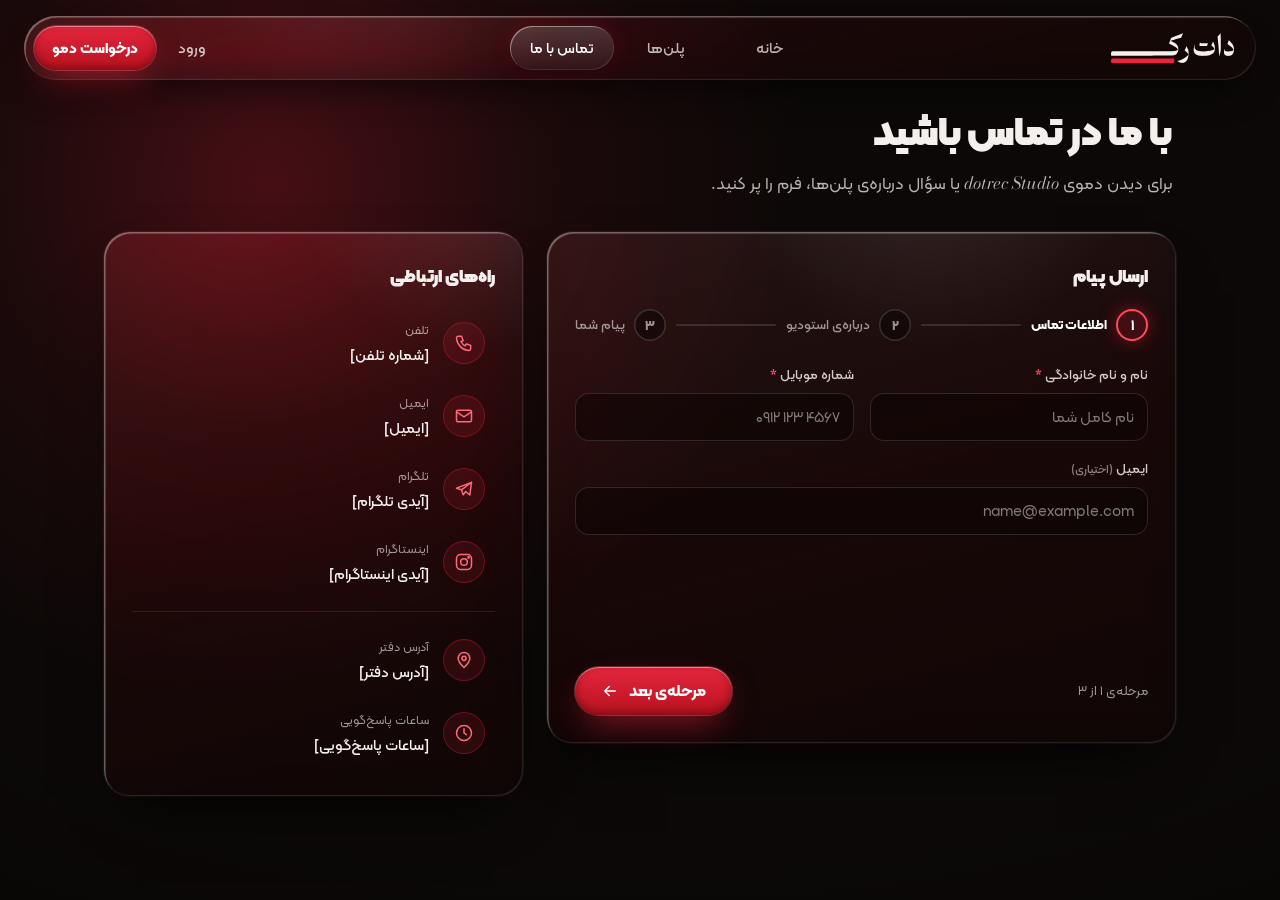
==== contact.html @ 111e2e38 "Static multi-page site from the dotrec Studio design Converts the design export into plain HTML, CSS" ====
<!doctype html>
<html lang="fa" dir="rtl">
<head>
<meta charset="utf-8">
<meta name="viewport" content="width=device-width, initial-scale=1">
<title>dotrec Studio — تماس با ما</title>
<meta name="description" content="برای دیدن دموی dotrec Studio یا سؤال درباره‌ی پلن‌ها با ما در تماس باشید.">
<meta name="theme-color" content="#0B0807">
<link rel="icon" href="assets/logo/favicon.svg" type="image/svg+xml">
<link rel="preconnect" href="https://fonts.googleapis.com">
<link rel="preconnect" href="https://fonts.gstatic.com" crossorigin>
<link rel="stylesheet" href="https://fonts.googleapis.com/css2?family=Bodoni+Moda:ital,opsz,wght@0,6..96,400..800;1,6..96,400..800&amp;display=swap">
<link rel="stylesheet" href="css/base.css">
<link rel="stylesheet" href="css/contact.css">
<script src="js/main.js" defer></script>
<script src="js/contact.js" defer></script>
</head>
<body>
<div class="page is-intro">

<svg class="svg-defs" width="0" height="0" aria-hidden="true" focusable="false">
<defs>
<filter id="lg-pill" x="0" y="0" width="1" height="1" color-interpolation-filters="sRGB"><feImage href="assets/glass/lg-pill.png" x="0" y="0" width="100%" height="100%" preserveAspectRatio="none" result="map"></feImage><feDisplacementMap in="SourceGraphic" in2="map" scale="30" xChannelSelector="R" yChannelSelector="G"></feDisplacementMap></filter>
<filter id="lg-btn" x="0" y="0" width="1" height="1" color-interpolation-filters="sRGB"><feImage href="assets/glass/lg-btn.png" x="0" y="0" width="100%" height="100%" preserveAspectRatio="none" result="map"></feImage><feDisplacementMap in="SourceGraphic" in2="map" scale="24" xChannelSelector="R" yChannelSelector="G"></feDisplacementMap></filter>
<filter id="lg-panel" x="0" y="0" width="1" height="1" color-interpolation-filters="sRGB"><feImage href="assets/glass/lg-panel.png" x="0" y="0" width="100%" height="100%" preserveAspectRatio="none" result="map"></feImage><feDisplacementMap in="SourceGraphic" in2="map" scale="40" xChannelSelector="R" yChannelSelector="G"></feDisplacementMap></filter>
</defs>
</svg>

<span class="ambient" aria-hidden="true"></span>

<header class="nav-wrap">
<nav class="lg nav" aria-label="ناوبری اصلی">
<span class="lg-fx is-pill"></span><span class="lg-tint"></span><span class="lg-spec"></span><span class="lg-shine"></span>
<a class="brand lg-c" href="index.html" aria-label="dotrec Studio، خانه"><svg class="fa-logo" viewBox="0 0 1482 361" width="123" height="30" aria-hidden="true" focusable="false" style="--dl: .2s"><defs><clipPath id="fal-nav"><rect class="fa-wipe" x="-20" y="-60" width="1540" height="481"></rect></clipPath></defs><path clip-path="url(#fal-nav)" fill="#F5F0ED" d="M847 359C838 358 801 341 800 339C800 339 801 338 803 337C843 328 893 302 919 277C932 263 934 256 927 246C922 239 907 224 890 210L887 207L890 201C895 193 902 179 906 169C908 164 910 160 910 160C911 160 922 182 926 192C934 212 935 221 935 244C935 275 931 296 920 318C905 349 876 366 847 359ZM1301 250C1300 215 1296 164 1290 104C1288 78 1284 47 1283 46C1283 46 1287 42 1291 37C1300 26 1306 18 1313 8C1318 0 1320 -2 1320 1C1320 2 1321 21 1322 43C1323 67 1323 104 1323 138C1324 211 1323 219 1310 258C1307 268 1304 277 1304 278C1304 278 1303 279 1303 279C1302 279 1301 273 1301 250ZM1085 275C1083 275 1077 275 1072 274C1020 268 996 245 996 203C996 185 999 168 1005 149C1008 140 1009 137 1010 137C1012 137 1012 137 1012 140C1011 141 1010 146 1009 150C1009 154 1008 163 1008 169C1008 180 1008 181 1010 186C1023 212 1060 223 1126 222C1180 220 1219 213 1239 200C1247 195 1248 193 1244 186C1242 181 1220 158 1212 151L1208 148L1210 145C1213 141 1219 128 1225 114C1228 108 1230 104 1231 104C1234 104 1248 142 1250 157C1255 184 1253 209 1244 227C1231 253 1201 268 1153 274C1141 275 1093 276 1085 275ZM1391 275C1364 269 1356 247 1363 200C1364 196 1364 193 1364 193C1364 192 1365 192 1365 192C1366 192 1367 194 1367 198C1369 211 1373 216 1384 220C1393 222 1430 222 1444 220C1465 216 1478 209 1476 202C1473 189 1443 158 1412 138C1408 135 1403 133 1403 132C1403 132 1406 125 1409 116C1412 107 1416 97 1417 93C1417 90 1419 87 1419 87C1422 87 1451 117 1458 127C1472 147 1481 169 1482 192C1483 227 1474 252 1454 265C1440 274 1410 278 1391 275ZM8 273C2 272 -1 265 0 250C1 235 5 226 10 222C12 221 70 220 380 220C781 219 754 220 779 214C795 210 806 204 806 198C806 186 760 155 709 133C703 131 698 129 698 129C698 128 699 126 701 122C704 114 716 82 719 72C722 63 724 61 730 58C734 55 863 4 866 3C867 3 868 3 868 3C868 4 865 11 860 20C856 28 851 40 849 45C847 53 845 55 844 56C829 59 720 92 719 93C719 93 726 97 734 101C753 110 767 119 777 126C786 133 799 146 802 152C810 165 813 184 811 203C809 225 804 237 792 249C780 261 766 267 740 272C731 273 700 273 370 274C172 274 9 274 8 273ZM1078 157C1070 155 1065 151 1065 144C1065 141 1072 115 1073 115C1073 115 1074 116 1075 118C1078 124 1081 124 1110 124C1123 124 1142 124 1151 123C1160 123 1168 122 1168 122C1168 122 1166 126 1165 131C1163 136 1160 143 1159 147C1156 156 1159 156 1130 157C1105 158 1084 158 1078 157Z"></path><path class="fa-r" fill="#EE223B" d="M8 360C2 359 -1 352 0 337C1 321 5 312 11 309C14 307 47 307 390 307L766 307L765 311C765 314 763 326 761 338L757 360L383 361C178 361 9 361 8 360Z"></path></svg></a>
<div class="nav-links lg-c">
<span class="nav-lens" aria-hidden="true" style="transform: translateX(-208px)"></span>
<a class="nav-link" href="index.html">خانه</a>
<a class="nav-link" href="plans.html">پلن‌ها</a>
<a class="nav-link" href="contact.html" aria-current="page">تماس با ما</a>
</div>
<div class="nav-actions lg-c">
<a class="nav-login" href="#login">ورود</a>
<a class="btn-red btn-sm" href="contact.html">درخواست دمو</a>
<button class="nav-menu" type="button" aria-label="باز کردن منو" aria-expanded="false" aria-controls="menu-sheet">
<svg width="20" height="20" viewBox="0 0 24 24" fill="none" stroke="currentColor" stroke-width="1.8" stroke-linecap="round" aria-hidden="true"><path d="M4 7h16M4 12h16M4 17h10"></path></svg>
</button>
</div>
</nav>
</header>

<div class="lg sheet" id="menu-sheet" hidden>
<span class="lg-fx is-panel"></span><span class="lg-tint"></span><span class="lg-shine"></span>
<a class="sheet-link lg-c" href="index.html">خانه</a>
<a class="sheet-link lg-c" href="plans.html">پلن‌ها</a>
<a class="sheet-link lg-c" href="contact.html" aria-current="page">تماس با ما</a>
<a class="sheet-link lg-c" href="#login">ورود به پنل</a>
</div>

<main class="c-main">
<div class="c-head">
<h1 class="c-h1 rise" style="--d: .1s">با ما در تماس باشید</h1>
<p class="c-sub rise" style="--d: .18s">برای دیدن دموی <bdi class="bodoni">dotrec Studio</bdi> یا سؤال درباره‌ی پلن‌ها، فرم را پر کنید.</p>
</div>

<div class="c-grid">
<section class="lg panel rise" aria-labelledby="form-title" style="--d: .26s">
<span class="lg-fx"></span><span class="lg-tint"></span><span class="lg-spec"></span><span class="lg-shine"></span>
<form id="contact-form" class="lg-c">
<h2 id="form-title" class="p-title">ارسال پیام</h2>
<div class="stepper" aria-label="مراحل فرم">
<div class="st current" aria-current="step"><span class="st-dot"><span class="st-num">۱</span><svg class="st-ck" viewBox="0 0 24 24" fill="none" stroke="currentColor" stroke-width="2.6" stroke-linecap="round" stroke-linejoin="round" aria-hidden="true"><path d="M5 12.5l4.5 4.5L19 7.5"></path></svg></span><span class="st-lbl">اطلاعات تماس</span></div>
<span class="st-bar" aria-hidden="true"><span class="st-fill"></span></span>
<div class="st"><span class="st-dot"><span class="st-num">۲</span><svg class="st-ck" viewBox="0 0 24 24" fill="none" stroke="currentColor" stroke-width="2.6" stroke-linecap="round" stroke-linejoin="round" aria-hidden="true"><path d="M5 12.5l4.5 4.5L19 7.5"></path></svg></span><span class="st-lbl">درباره‌ی استودیو</span></div>
<span class="st-bar" aria-hidden="true"><span class="st-fill"></span></span>
<div class="st"><span class="st-dot"><span class="st-num">۳</span><svg class="st-ck" viewBox="0 0 24 24" fill="none" stroke="currentColor" stroke-width="2.6" stroke-linecap="round" stroke-linejoin="round" aria-hidden="true"><path d="M5 12.5l4.5 4.5L19 7.5"></path></svg></span><span class="st-lbl">پیام شما</span></div>
</div>

<div class="steps">
<fieldset class="step">
<legend class="sr">اطلاعات تماس</legend>
<div class="f-grid">
<div class="field"><label for="f-name">نام و نام خانوادگی <span class="req">*</span></label><input class="inp" id="f-name" name="name" type="text" autocomplete="name" required placeholder="نام کامل شما"></div>
<div class="field"><label for="f-phone">شماره موبایل <span class="req">*</span></label><input class="inp ltr" id="f-phone" name="phone" type="tel" inputmode="tel" autocomplete="tel" required pattern="[0-9۰-۹+ ]{10,15}" placeholder="۰۹۱۲ ۱۲۳ ۴۵۶۷"></div>
<div class="field full"><label for="f-email">ایمیل <span class="opt">(اختیاری)</span></label><input class="inp ltr" id="f-email" name="email" type="email" autocomplete="email" placeholder="name@example.com"></div>
</div>
</fieldset>

<fieldset class="step" hidden>
<legend class="sr">درباره‌ی استودیو</legend>
<div class="f-grid">
<div class="field"><label for="f-studio">نام استودیو</label><input class="inp" id="f-studio" name="studio" type="text" autocomplete="organization" placeholder="نام استودیو یا برند"></div>
<div class="field"><label for="f-city">شهر</label><input class="inp" id="f-city" name="city" type="text" autocomplete="address-level2" placeholder="مثلاً مشهد"></div>
<div class="field full"><span id="lbl-team" class="f-lbl">اندازه‌ی تیم</span>
<div class="chips" role="radiogroup" aria-labelledby="lbl-team">
<label class="chip"><input type="radio" name="team" value="solo"><span>تک‌نفره</span></label>
<label class="chip"><input type="radio" name="team" value="2-5"><span>۲ تا ۵ نفر</span></label>
<label class="chip"><input type="radio" name="team" value="6-15"><span>۶ تا ۱۵ نفر</span></label>
<label class="chip"><input type="radio" name="team" value="15+"><span>بیش از ۱۵ نفر</span></label>
</div></div>
<div class="field full"><label for="f-topic">موضوع</label><select class="inp" id="f-topic" name="topic"><option>درخواست دمو</option><option>سؤال درباره‌ی پلن‌ها</option><option>پشتیبانی</option><option>همکاری</option><option>سایر</option></select><svg class="chev" viewBox="0 0 24 24" fill="none" stroke="currentColor" stroke-width="1.8" stroke-linecap="round" stroke-linejoin="round" aria-hidden="true"><path d="M6 9l6 6 6-6"></path></svg></div>
</div>
</fieldset>

<fieldset class="step" hidden>
<legend class="sr">پیام شما</legend>
<div class="f-grid">
<div class="field full"><label for="f-msg">پیام</label><textarea class="inp" id="f-msg" name="message" rows="5" placeholder="درباره‌ی استودیو و نیازتان کمی بنویسید"></textarea></div>
<div class="field full"><span id="lbl-way" class="f-lbl">ترجیح می‌دهید چطور با شما تماس بگیریم؟</span>
<div class="chips" role="radiogroup" aria-labelledby="lbl-way">
<label class="chip"><input type="radio" name="via" value="call"><span>تماس تلفنی</span></label>
<label class="chip"><input type="radio" name="via" value="sms"><span>پیامک</span></label>
<label class="chip"><input type="radio" name="via" value="email"><span>ایمیل</span></label>
</div></div>
</div>
</fieldset>
</div>

<div class="f-foot">
<span class="f-hint">مرحله‌ی <span class="f-step">۱</span> از ۳</span>
<div class="f-btns">
<button class="lg btn-glass" type="button" data-action="back" hidden><span class="lg-fx is-btn"></span><span class="lg-tint"></span><span class="lg-shine"></span><svg class="lg-c" width="18" height="18" viewBox="0 0 24 24" fill="none" stroke="currentColor" stroke-width="1.8" stroke-linecap="round" stroke-linejoin="round" aria-hidden="true"><path d="M5 12h14M13 6l6 6-6 6"></path></svg><span class="lg-c">قبلی</span></button>
<button class="btn-red" type="button" data-action="next"><span>مرحله‌ی بعد</span><svg width="18" height="18" viewBox="0 0 24 24" fill="none" stroke="currentColor" stroke-width="2" stroke-linecap="round" stroke-linejoin="round" aria-hidden="true"><path d="M19 12H5M11 6l-6 6 6 6"></path></svg></button>
<button class="btn-red" type="submit" hidden><span>ارسال پیام</span></button>
</div>
</div>
</form>

<div id="contact-sent" class="sent lg-c" role="status" hidden>
<span class="sent-ic"><svg width="30" height="30" viewBox="0 0 24 24" fill="none" stroke="currentColor" stroke-width="2.4" stroke-linecap="round" stroke-linejoin="round" aria-hidden="true"><path d="M5 12.5l4.5 4.5L19 7.5"></path></svg></span>
<h2>پیام شما ثبت شد</h2>
<p>به‌زودی با شما تماس می‌گیریم.</p>
<button class="lg btn-glass" type="button" data-action="reset"><span class="lg-fx is-btn"></span><span class="lg-tint"></span><span class="lg-shine"></span><span class="lg-c">ارسال پیام دیگر</span></button>
</div>
</section>

<aside class="lg panel rise" aria-labelledby="info-title" style="--d: .34s">
<span class="lg-fx"></span><span class="lg-tint"></span><span class="lg-spec"></span><span class="lg-shine"></span>
<div class="lg-c">
<h2 id="info-title" class="p-title">راه‌های ارتباطی</h2>
<ul class="i-list">
<li><a class="i-row" href="#tel"><span class="i-ic"><svg width="20" height="20" viewBox="0 0 24 24" fill="none" stroke="currentColor" stroke-width="1.8" stroke-linecap="round" stroke-linejoin="round" aria-hidden="true"><path d="M5 4h4l2 5-2.5 1.5a11 11 0 0 0 5 5L15 13l5 2v4a2 2 0 0 1-2 2A16 16 0 0 1 3 6a2 2 0 0 1 2-2"></path></svg></span><span class="i-txt"><span class="i-lbl">تلفن</span><span class="i-val">[شماره تلفن]</span></span></a></li>
<li><a class="i-row" href="#email"><span class="i-ic"><svg width="20" height="20" viewBox="0 0 24 24" fill="none" stroke="currentColor" stroke-width="1.8" stroke-linecap="round" stroke-linejoin="round" aria-hidden="true"><rect x="3" y="5" width="18" height="14" rx="2"></rect><path d="M3 7l9 6 9-6"></path></svg></span><span class="i-txt"><span class="i-lbl">ایمیل</span><span class="i-val">[ایمیل]</span></span></a></li>
<li><a class="i-row" href="#telegram"><span class="i-ic"><svg width="20" height="20" viewBox="0 0 24 24" fill="none" stroke="currentColor" stroke-width="1.8" stroke-linecap="round" stroke-linejoin="round" aria-hidden="true"><path d="M21 4L3 11l6 2 2 6 3-4 5 4z"></path><path d="M9 13l12-9"></path></svg></span><span class="i-txt"><span class="i-lbl">تلگرام</span><span class="i-val">[آیدی تلگرام]</span></span></a></li>
<li><a class="i-row" href="#instagram"><span class="i-ic"><svg width="20" height="20" viewBox="0 0 24 24" fill="none" stroke="currentColor" stroke-width="1.8" stroke-linecap="round" stroke-linejoin="round" aria-hidden="true"><rect x="3" y="3" width="18" height="18" rx="5"></rect><circle cx="12" cy="12" r="4"></circle><circle cx="17.5" cy="6.5" r=".8" fill="currentColor"></circle></svg></span><span class="i-txt"><span class="i-lbl">اینستاگرام</span><span class="i-val">[آیدی اینستاگرام]</span></span></a></li>
</ul>
<span class="i-sep" aria-hidden="true"></span>
<ul class="i-list">
<li><div class="i-row"><span class="i-ic"><svg width="20" height="20" viewBox="0 0 24 24" fill="none" stroke="currentColor" stroke-width="1.8" stroke-linecap="round" stroke-linejoin="round" aria-hidden="true"><path d="M12 21s-7-6.2-7-11a7 7 0 0 1 14 0c0 4.8-7 11-7 11z"></path><circle cx="12" cy="10" r="2.5"></circle></svg></span><span class="i-txt"><span class="i-lbl">آدرس دفتر</span><span class="i-val">[آدرس دفتر]</span></span></div></li>
<li><div class="i-row"><span class="i-ic"><svg width="20" height="20" viewBox="0 0 24 24" fill="none" stroke="currentColor" stroke-width="1.8" stroke-linecap="round" stroke-linejoin="round" aria-hidden="true"><circle cx="12" cy="12" r="9"></circle><path d="M12 7v5l3 2"></path></svg></span><span class="i-txt"><span class="i-lbl">ساعات پاسخ‌گویی</span><span class="i-val">[ساعات پاسخ‌گویی]</span></span></div></li>
</ul>
</div>
</aside>
</div>
</main>

<div class="vignette" aria-hidden="true"></div>
</div>
</body>
</html>
---- css/base.css ----
/* dotrec Studio — shared styles: fonts, liquid glass, logo motion, nav, buttons */

@font-face{font-family:"Kalameh";src:url("../assets/fonts/Kalameh-300.woff2") format("woff2");font-weight:300;font-display:swap}
@font-face{font-family:"Kalameh";src:url("../assets/fonts/Kalameh-400.woff2") format("woff2");font-weight:400;font-display:swap}
@font-face{font-family:"Kalameh";src:url("../assets/fonts/Kalameh-500.woff2") format("woff2");font-weight:500;font-display:swap}
@font-face{font-family:"Kalameh";src:url("../assets/fonts/Kalameh-700.woff2") format("woff2");font-weight:700;font-display:swap}
@font-face{font-family:"Kalameh";src:url("../assets/fonts/Kalameh-800.woff2") format("woff2");font-weight:800;font-display:swap}
@font-face{font-family:"Kalameh";src:url("../assets/fonts/Kalameh-900.woff2") format("woff2");font-weight:900;font-display:swap}

/* base */
*,*::before,*::after{box-sizing:border-box}
body{margin:0;background:#0B0807;color:#F5F0ED;font-family:Kalameh,Vazirmatn,Tahoma,sans-serif;-webkit-font-smoothing:antialiased}
[hidden]{display:none!important}
a{color:#FF4A5C}
a:hover{color:#F5F0ED}
::selection{background:#EE223B;color:#fff}
:focus-visible{outline:2px solid #FF4A5C;outline-offset:3px}
.bodoni{font-family:"Bodoni Moda",Didot,"Bodoni 72",Georgia,serif}
.sr{position:absolute;width:1px;height:1px;padding:0;margin:-1px;overflow:hidden;clip:rect(0 0 0 0);white-space:nowrap;border:0}
.svg-defs{position:absolute}

/* liquid glass */
.lg{position:relative}
.lg-fx,.lg-tint,.lg-shine,.lg-spec{position:absolute;inset:0;border-radius:inherit;pointer-events:none}
.lg-fx{-webkit-backdrop-filter:blur(8px) saturate(1.6) brightness(1.05);backdrop-filter:blur(8px) saturate(1.6) brightness(1.05)}
@supports not (background:-webkit-named-image(i)){.lg-fx{filter:url(#lg-panel)}.lg-fx.is-pill{filter:url(#lg-pill)}.lg-fx.is-btn{filter:url(#lg-btn)}}
.lg-tint{background:linear-gradient(165deg,rgba(255,150,158,.1),rgba(150,14,30,.1) 48%,rgba(22,6,6,.4))}
.lg-shine{box-shadow:inset 1.5px 1.5px 1px rgba(255,255,255,.36),inset -1px -1px 1px rgba(255,255,255,.12)}
.lg-spec{background:radial-gradient(circle 320px at var(--mx,30vw) var(--my,-10vh),rgba(255,255,255,.1),rgba(255,255,255,0) 65%) fixed}
.lg-c{position:relative}

/* logo */
.dr-logo{display:block;overflow:visible}
.fa-logo{display:block;height:30px;width:auto;overflow:visible}
.fa-wipe{animation:fa-wipe 1.1s var(--dl,0s) cubic-bezier(.65,0,.25,1) both}
@keyframes fa-wipe{from{transform:translateX(1520px)}to{transform:translateX(0)}}

.dr-fall{animation:dr-fall 1s var(--dl,0s) both}
.dr-squash{transform-origin:212px 449px;animation:dr-squash 1s var(--dl,0s) both}
.dr-lamp{animation:dr-blink 2.6s calc(var(--dl,0s) + 2.1s) infinite}
.dr-ring{fill:none;stroke:#EE223B;stroke-width:var(--rw,1.5px);vector-effect:non-scaling-stroke;transform-origin:212px 224px;opacity:0;animation:dr-ring 1.2s calc(var(--dl,0s) + .47s) cubic-bezier(.2,.7,.3,1) forwards}
.dr-word{animation:dr-out 1.15s calc(var(--dl,0s) + .5s) cubic-bezier(.16,1,.3,1) both}
.brand:hover .dr-ring,.dr-host:hover .dr-ring{animation:dr-ring2 .9s cubic-bezier(.2,.7,.3,1)}
@keyframes dr-fall{0%{transform:translateY(-640px);animation-timing-function:cubic-bezier(.55,0,1,.45)}47%{transform:translateY(0);animation-timing-function:cubic-bezier(0,.55,.45,1)}63%{transform:translateY(-38px);animation-timing-function:cubic-bezier(.55,0,1,.45)}77%,100%{transform:translateY(0)}}
@keyframes dr-squash{0%{transform:scale(.9,1.12)}44%{transform:scale(.92,1.1)}50%{transform:scale(1.14,.83)}60%{transform:scale(.95,1.06)}77%{transform:scale(1.05,.95)}86%{transform:scale(.99,1.01)}100%{transform:scale(1,1)}}
@keyframes dr-ring{0%{opacity:.85;transform:scale(1)}100%{opacity:0;transform:scale(1.32)}}
@keyframes dr-ring2{0%{opacity:.85;transform:scale(1)}100%{opacity:0;transform:scale(1.32)}}
@keyframes dr-out{0%{transform:translateX(-1150px)}100%{transform:translateX(0)}}
@keyframes dr-blink{0%,58%{opacity:1}66%,86%{opacity:.3}96%,100%{opacity:1}}

/* nav */
.nav-wrap{position:absolute;top:16px;left:0;right:0;z-index:20;display:flex;justify-content:center;padding:0 24px}
.nav{width:100%;max-width:1240px;height:64px;border-radius:32px;display:flex;align-items:center;justify-content:space-between;gap:16px;padding:0 22px 0 10px;box-shadow:0 18px 40px -18px rgba(0,0,0,.9)}
.brand{display:flex;align-items:center;text-decoration:none}
.nav-links{display:flex;align-items:center}
.nav-link{position:relative;display:flex;align-items:center;justify-content:center;width:104px;height:44px;border-radius:22px;color:rgba(245,240,237,.74);text-decoration:none;font-size:15px;font-weight:500;transition:color .3s}
.nav-link:hover,.nav-link[aria-current="page"]{color:#fff}
.nav-lens{position:absolute;top:0;right:0;width:104px;height:44px;border-radius:22px;background:linear-gradient(180deg,rgba(255,255,255,.17),rgba(255,255,255,.05));box-shadow:inset 1px 1px 0 rgba(255,255,255,.42),inset -1px -1px 0 rgba(255,255,255,.1),0 6px 16px -6px rgba(0,0,0,.7),0 0 20px rgba(238,34,59,.22);transition:transform .6s cubic-bezier(.34,1.56,.5,1)}
.nav-actions{display:flex;align-items:center;gap:8px}
.nav-login{display:flex;align-items:center;height:44px;padding:0 14px;border-radius:22px;color:rgba(245,240,237,.82);text-decoration:none;font-size:15px;font-weight:500}
.nav-login:hover{color:#fff}
.nav-menu{display:none;align-items:center;justify-content:center;width:44px;height:44px;border-radius:22px;border:0;padding:0;background:rgba(255,255,255,.08);color:#F5F0ED;cursor:pointer;box-shadow:inset 1px 1px 0 rgba(255,255,255,.3)}

/* mobile menu sheet */
.sheet{position:absolute;top:84px;left:12px;right:12px;z-index:25;border-radius:24px;padding:10px;display:flex;flex-direction:column;gap:2px;box-shadow:0 24px 50px -20px rgba(0,0,0,.95)}
.sheet .lg-tint{background:rgba(24,8,9,.8)}
.sheet-link{display:flex;align-items:center;height:48px;padding:0 16px;border-radius:16px;color:#F5F0ED;text-decoration:none;font-size:16px;font-weight:500}
.sheet-link:hover,.sheet-link[aria-current="page"]{background:rgba(255,255,255,.08);color:#fff}

/* buttons */
.btn-red{position:relative;display:inline-flex;align-items:center;justify-content:center;gap:10px;height:50px;padding:0 26px;border:0;border-radius:25px;overflow:hidden;color:#fff;text-decoration:none;font:inherit;font-weight:700;font-size:16px;white-space:nowrap;cursor:pointer;background:linear-gradient(180deg,#E3263C,#B9121F);box-shadow:inset 0 1px 0 rgba(255,255,255,.42),inset 0 -3px 8px rgba(70,0,10,.45),0 0 0 1px rgba(255,110,122,.35),0 14px 34px -10px rgba(238,34,59,.65);transition:transform .3s ease,box-shadow .3s ease}
.btn-red:hover{color:#fff;transform:translateY(-2px);box-shadow:inset 0 1px 0 rgba(255,255,255,.5),inset 0 -3px 8px rgba(70,0,10,.45),0 0 0 1px rgba(255,130,140,.55),0 18px 40px -10px rgba(238,34,59,.85)}
.btn-red.btn-sm{height:44px;padding:0 18px;border-radius:22px;font-size:15px}
.btn-glass{display:inline-flex;align-items:center;justify-content:center;gap:10px;height:48px;padding:0 22px;border:0;border-radius:24px;background:none;color:#F5F0ED;text-decoration:none;font:inherit;font-weight:500;font-size:15px;white-space:nowrap;cursor:pointer;transition:transform .3s ease}
.btn-glass:hover{color:#fff;transform:translateY(-2px)}
.btn-glass:hover .lg-tint{background:linear-gradient(165deg,rgba(255,170,178,.2),rgba(170,20,40,.2) 50%,rgba(30,8,8,.34))}
.rec{display:inline-block;flex:none;width:8px;height:8px;border-radius:50%;background:#EE223B;box-shadow:0 0 10px 2px rgba(238,34,59,.7);animation:rec-blink 1.6s steps(1,end) infinite}
@keyframes rec-blink{0%,62%{opacity:1}63%,100%{opacity:.25}}

/* atmosphere */
.vignette{position:absolute;inset:0;pointer-events:none;background:radial-gradient(130% 95% at 50% 42%,rgba(0,0,0,0) 55%,rgba(0,0,0,.55))}

/* entrance */
.is-intro .rise{animation:rise .7s cubic-bezier(.2,.7,.2,1) both;animation-delay:var(--d,0s)}
@keyframes rise{from{opacity:0;transform:translateY(16px)}to{opacity:1;transform:none}}

@media (prefers-reduced-motion:reduce){*,*::before,*::after{animation:none!important;transition:none!important}}

/* phone */
@media (min-width:761px){.sheet{display:none}}
@media (max-width:760px){
.nav-wrap{top:12px;padding:0 12px}
.nav-links,.nav-login{display:none}
.nav-menu{display:inline-flex}
}
@media (max-width:480px){.nav .btn-sm{display:none}}
---- css/contact.css ----
/* Contact — three-step form and contact channels */

.page{position:relative;min-height:100vh;overflow:clip;background:#0B0807}
.lg-tint{background:linear-gradient(165deg,rgba(255,150,158,.1),rgba(150,14,30,.1) 48%,rgba(22,6,6,.42))}

/* layout */
.c-main{position:relative;z-index:2;max-width:1120px;margin:0 auto;padding:106px 24px 30px}
.c-head{display:flex;flex-direction:column;align-items:flex-start;gap:10px;padding:0 4px}
.c-h1{margin:0;font-weight:900;font-size:clamp(28px,min(3.1vw,5.2vh),44px);line-height:1.3;color:#F5F0ED}
.c-sub{margin:0;max-width:40em;font-size:clamp(14px,1.9vh,17px);line-height:1.8;color:rgba(245,240,237,.74)}
.c-sub bdi{font-style:italic}
.c-grid{display:grid;grid-template-columns:minmax(0,1.5fr) minmax(0,1fr);gap:24px;align-items:start;margin-top:clamp(22px,3.6vh,36px)}
.panel{border-radius:26px;padding:28px;box-shadow:0 30px 60px -30px rgba(0,0,0,.95),0 0 0 1px rgba(255,255,255,.06)}
.panel .lg-tint{background:linear-gradient(165deg,rgba(255,150,158,.09),rgba(120,12,24,.12) 48%,rgba(18,5,6,.55))}
.p-title{margin:0 0 18px;font-size:18px;font-weight:900;color:#F5F0ED}

/* form fields */
.f-grid{display:grid;grid-template-columns:repeat(2,minmax(0,1fr));gap:16px}
.field{position:relative;display:flex;flex-direction:column;gap:7px}
.field.full{grid-column:1 / -1}
.field label{font-size:13.5px;font-weight:500;color:rgba(245,240,237,.84)}
.req{color:#FF4A5C}
.inp{display:block;width:100%;height:48px;padding:0 14px;border:0;border-radius:14px;outline:0;background:rgba(10,4,4,.45);color:#F5F0ED;font:inherit;font-size:15px;box-shadow:inset 0 0 0 1px rgba(255,255,255,.13);transition:box-shadow .25s ease,background .25s ease}
.inp::placeholder{color:rgba(245,240,237,.5)}
.inp:hover{box-shadow:inset 0 0 0 1px rgba(255,255,255,.22)}
.inp:focus{background:rgba(10,4,4,.62);box-shadow:inset 0 0 0 1.5px rgba(255,74,92,.9),0 0 0 4px rgba(238,34,59,.18)}
textarea.inp{height:auto;min-height:130px;padding:12px 14px;line-height:1.8;resize:vertical}
select.inp{appearance:none;-webkit-appearance:none;padding-left:40px;cursor:pointer}
select.inp option{background:#1A0D0D;color:#F5F0ED}
.chev{position:absolute;left:14px;bottom:15px;width:18px;height:18px;color:rgba(245,240,237,.6);pointer-events:none}
.ltr{direction:ltr;text-align:right}
.f-foot{display:flex;align-items:center;justify-content:space-between;gap:16px;flex-wrap:wrap;margin-top:22px}
.f-hint{font-size:13px;color:rgba(245,240,237,.62)}
.f-lbl{font-size:13.5px;font-weight:500;color:rgba(245,240,237,.84)}
.opt{font-size:12px;color:rgba(245,240,237,.5)}
.chips{display:flex;flex-wrap:wrap;gap:8px}
.chip{position:relative;display:inline-flex;cursor:pointer}
.chip input{position:absolute;inset:0;margin:0;opacity:0;cursor:pointer}
.chip span{display:flex;align-items:center;height:42px;padding:0 16px;border-radius:21px;font-size:14px;color:rgba(245,240,237,.82);background:rgba(10,4,4,.45);box-shadow:inset 0 0 0 1px rgba(255,255,255,.13);transition:background .25s ease,box-shadow .25s ease,color .25s ease}
.chip:hover span{box-shadow:inset 0 0 0 1px rgba(255,255,255,.24)}
.chip input:checked + span{color:#fff;background:rgba(238,34,59,.2);box-shadow:inset 0 0 0 1.5px rgba(255,90,105,.9),0 0 16px -4px rgba(238,34,59,.6)}
.chip input:focus-visible + span{outline:2px solid #FF4A5C;outline-offset:2px}
.f-btns{display:flex;align-items:center;gap:10px}
.f-btns .btn-red,.f-btns .btn-glass{height:48px}

/* stepper */
.stepper{display:flex;align-items:center;gap:10px;margin:0 0 22px}
.st{display:flex;align-items:center;gap:9px;flex:none}
.st-dot{position:relative;display:flex;align-items:center;justify-content:center;width:32px;height:32px;border-radius:50%;font-size:14px;font-weight:700;color:rgba(245,240,237,.6);background:rgba(10,4,4,.5);box-shadow:inset 0 0 0 1.5px rgba(255,255,255,.16);transition:background .35s ease,box-shadow .35s ease,color .35s ease}
.st-ck{display:none;width:16px;height:16px}
.st-lbl{font-size:13.5px;font-weight:500;color:rgba(245,240,237,.6);white-space:nowrap;transition:color .35s ease}
.st.current .st-dot{color:#fff;background:rgba(238,34,59,.18);box-shadow:inset 0 0 0 2px #FF4A5C,0 0 18px rgba(238,34,59,.45)}
.st.current .st-lbl{color:#fff;font-weight:700}
.st.done .st-dot{color:#fff;background:linear-gradient(180deg,#E3263C,#B9121F);box-shadow:0 6px 16px -6px rgba(238,34,59,.8)}
.st.done .st-num{display:none}
.st.done .st-ck{display:block}
.st.done .st-lbl{color:rgba(245,240,237,.86)}
.st-bar{position:relative;flex:1;min-width:20px;height:2px;border-radius:1px;overflow:hidden;background:rgba(255,255,255,.12)}
.st-fill{position:absolute;inset:0;background:linear-gradient(to left,#EE223B,#FF6A79);transform:scaleX(0);transform-origin:right center;transition:transform .55s cubic-bezier(.3,.8,.3,1)}
.st-bar.on .st-fill{transform:scaleX(1)}
.steps{min-height:282px}
.step{display:block;margin:0;padding:0;border:0;min-width:0}
.step:not([hidden]){animation:stepIn .45s cubic-bezier(.2,.7,.2,1) both}
@keyframes stepIn{from{opacity:0;transform:translateX(-18px)}to{opacity:1;transform:none}}

/* sent state */
.sent{display:flex;flex-direction:column;align-items:center;justify-content:center;text-align:center;gap:12px;min-height:420px}
.sent-ic{display:flex;align-items:center;justify-content:center;width:64px;height:64px;border-radius:50%;background:#C8162B;color:#fff;box-shadow:0 0 0 8px rgba(238,34,59,.14),0 14px 34px -8px rgba(238,34,59,.7);animation:pop .5s cubic-bezier(.3,1.6,.5,1) both}
@keyframes pop{from{transform:scale(.4);opacity:0}to{transform:none;opacity:1}}
.sent h2{margin:6px 0 0;font-size:22px;font-weight:900}
.sent p{margin:0;font-size:15px;line-height:1.8;color:rgba(245,240,237,.74)}

/* contact channels */
.i-list{list-style:none;margin:0;padding:0;display:flex;flex-direction:column;gap:4px}
.i-row{display:flex;align-items:center;gap:14px;padding:10px 10px;border-radius:16px;text-decoration:none;color:#F5F0ED;transition:background .25s ease}
a.i-row:hover{background:rgba(255,255,255,.06);color:#F5F0ED}
a.i-row:hover .i-ic{color:#fff;background:rgba(238,34,59,.32);box-shadow:inset 0 0 0 1px rgba(255,110,122,.6),0 0 18px rgba(238,34,59,.45)}
.i-ic{display:flex;flex:none;align-items:center;justify-content:center;width:42px;height:42px;border-radius:50%;color:#FF6B7B;background:rgba(238,34,59,.12);box-shadow:inset 0 0 0 1px rgba(238,34,59,.32);transition:all .25s ease}
.i-txt{display:flex;flex-direction:column;gap:2px;min-width:0}
.i-lbl{font-size:12.5px;color:rgba(245,240,237,.62)}
.i-val{font-size:15px;font-weight:500;color:#F5F0ED}
.i-sep{display:block;height:1px;margin:14px 0;background:rgba(255,255,255,.08)}

/* atmosphere */
.ambient{position:absolute;left:-30vh;top:-40vh;width:120vh;height:120vh;border-radius:50%;pointer-events:none;background:radial-gradient(closest-side,rgba(238,34,59,.26),rgba(238,34,59,.08) 50%,rgba(238,34,59,0));opacity:min(1,var(--glow,1))}

/* phone and tablet */
@media (max-width:900px){.c-grid{grid-template-columns:minmax(0,1fr)}}
@media (max-width:760px){
.c-main{padding:104px 16px 28px}
.panel{padding:22px 18px}
}
@media (max-width:560px){.f-grid{grid-template-columns:minmax(0,1fr)}.st-lbl{display:none}.st.current .st-lbl{display:inline}}
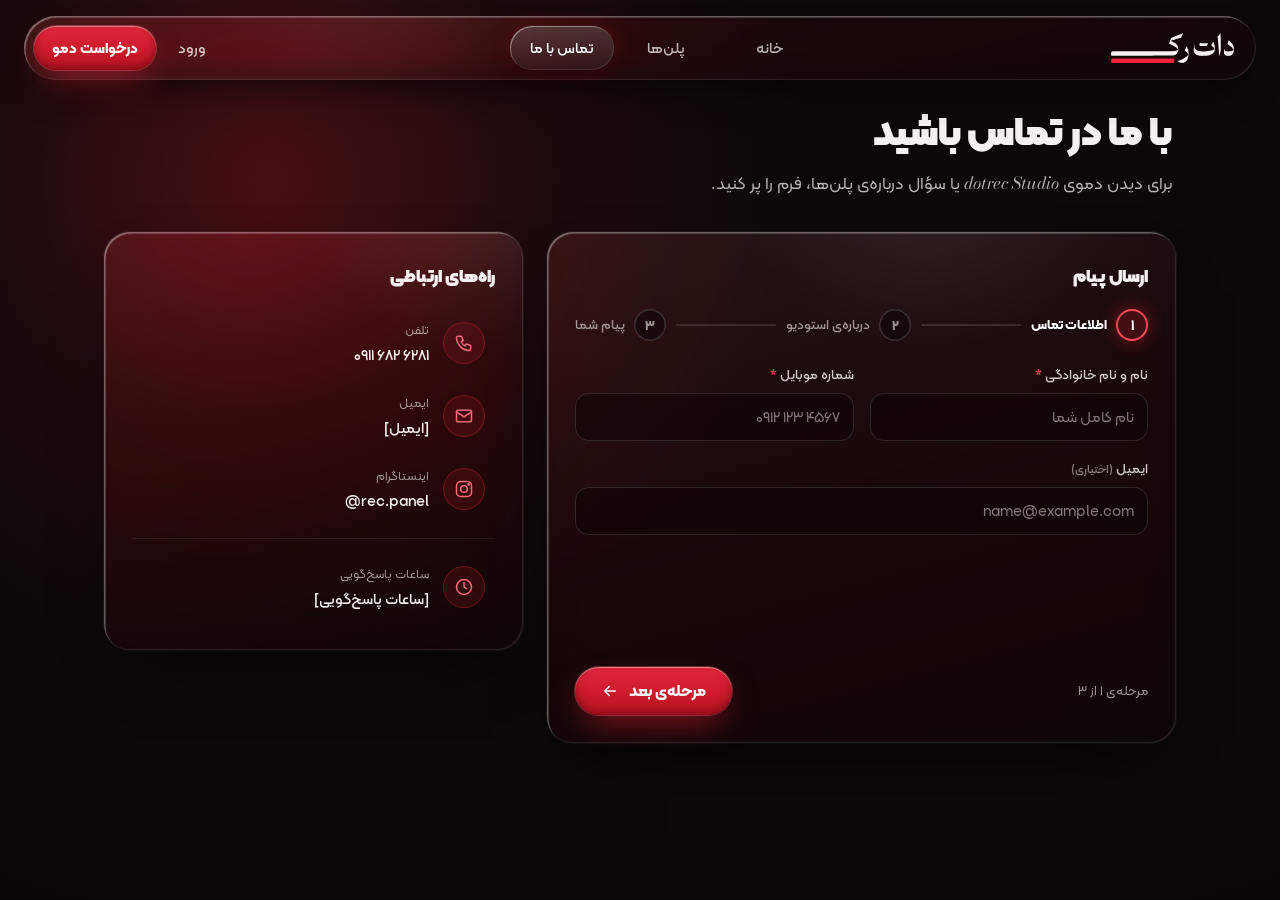
==== commit fa1500f6: "Contact: real phone and Instagram, drop Telegram and address" ====
--- a/contact.html
+++ b/contact.html
@@ -138,14 +138,12 @@
 <div class="lg-c">
 <h2 id="info-title" class="p-title">راه‌های ارتباطی</h2>
 <ul class="i-list">
-<li><a class="i-row" href="#tel"><span class="i-ic"><svg width="20" height="20" viewBox="0 0 24 24" fill="none" stroke="currentColor" stroke-width="1.8" stroke-linecap="round" stroke-linejoin="round" aria-hidden="true"><path d="M5 4h4l2 5-2.5 1.5a11 11 0 0 0 5 5L15 13l5 2v4a2 2 0 0 1-2 2A16 16 0 0 1 3 6a2 2 0 0 1 2-2"></path></svg></span><span class="i-txt"><span class="i-lbl">تلفن</span><span class="i-val">[شماره تلفن]</span></span></a></li>
+<li><a class="i-row" href="tel:+989116826281"><span class="i-ic"><svg width="20" height="20" viewBox="0 0 24 24" fill="none" stroke="currentColor" stroke-width="1.8" stroke-linecap="round" stroke-linejoin="round" aria-hidden="true"><path d="M5 4h4l2 5-2.5 1.5a11 11 0 0 0 5 5L15 13l5 2v4a2 2 0 0 1-2 2A16 16 0 0 1 3 6a2 2 0 0 1 2-2"></path></svg></span><span class="i-txt"><span class="i-lbl">تلفن</span><span class="i-val"><bdi dir="ltr">۰۹۱۱ ۶۸۲ ۶۲۸۱</bdi></span></span></a></li>
 <li><a class="i-row" href="#email"><span class="i-ic"><svg width="20" height="20" viewBox="0 0 24 24" fill="none" stroke="currentColor" stroke-width="1.8" stroke-linecap="round" stroke-linejoin="round" aria-hidden="true"><rect x="3" y="5" width="18" height="14" rx="2"></rect><path d="M3 7l9 6 9-6"></path></svg></span><span class="i-txt"><span class="i-lbl">ایمیل</span><span class="i-val">[ایمیل]</span></span></a></li>
-<li><a class="i-row" href="#telegram"><span class="i-ic"><svg width="20" height="20" viewBox="0 0 24 24" fill="none" stroke="currentColor" stroke-width="1.8" stroke-linecap="round" stroke-linejoin="round" aria-hidden="true"><path d="M21 4L3 11l6 2 2 6 3-4 5 4z"></path><path d="M9 13l12-9"></path></svg></span><span class="i-txt"><span class="i-lbl">تلگرام</span><span class="i-val">[آیدی تلگرام]</span></span></a></li>
-<li><a class="i-row" href="#instagram"><span class="i-ic"><svg width="20" height="20" viewBox="0 0 24 24" fill="none" stroke="currentColor" stroke-width="1.8" stroke-linecap="round" stroke-linejoin="round" aria-hidden="true"><rect x="3" y="3" width="18" height="18" rx="5"></rect><circle cx="12" cy="12" r="4"></circle><circle cx="17.5" cy="6.5" r=".8" fill="currentColor"></circle></svg></span><span class="i-txt"><span class="i-lbl">اینستاگرام</span><span class="i-val">[آیدی اینستاگرام]</span></span></a></li>
+<li><a class="i-row" href="https://www.instagram.com/rec.panel/" target="_blank" rel="noopener"><span class="i-ic"><svg width="20" height="20" viewBox="0 0 24 24" fill="none" stroke="currentColor" stroke-width="1.8" stroke-linecap="round" stroke-linejoin="round" aria-hidden="true"><rect x="3" y="3" width="18" height="18" rx="5"></rect><circle cx="12" cy="12" r="4"></circle><circle cx="17.5" cy="6.5" r=".8" fill="currentColor"></circle></svg></span><span class="i-txt"><span class="i-lbl">اینستاگرام</span><span class="i-val"><bdi dir="ltr">@rec.panel</bdi></span></span></a></li>
 </ul>
 <span class="i-sep" aria-hidden="true"></span>
 <ul class="i-list">
-<li><div class="i-row"><span class="i-ic"><svg width="20" height="20" viewBox="0 0 24 24" fill="none" stroke="currentColor" stroke-width="1.8" stroke-linecap="round" stroke-linejoin="round" aria-hidden="true"><path d="M12 21s-7-6.2-7-11a7 7 0 0 1 14 0c0 4.8-7 11-7 11z"></path><circle cx="12" cy="10" r="2.5"></circle></svg></span><span class="i-txt"><span class="i-lbl">آدرس دفتر</span><span class="i-val">[آدرس دفتر]</span></span></div></li>
 <li><div class="i-row"><span class="i-ic"><svg width="20" height="20" viewBox="0 0 24 24" fill="none" stroke="currentColor" stroke-width="1.8" stroke-linecap="round" stroke-linejoin="round" aria-hidden="true"><circle cx="12" cy="12" r="9"></circle><path d="M12 7v5l3 2"></path></svg></span><span class="i-txt"><span class="i-lbl">ساعات پاسخ‌گویی</span><span class="i-val">[ساعات پاسخ‌گویی]</span></span></div></li>
 </ul>
 </div>
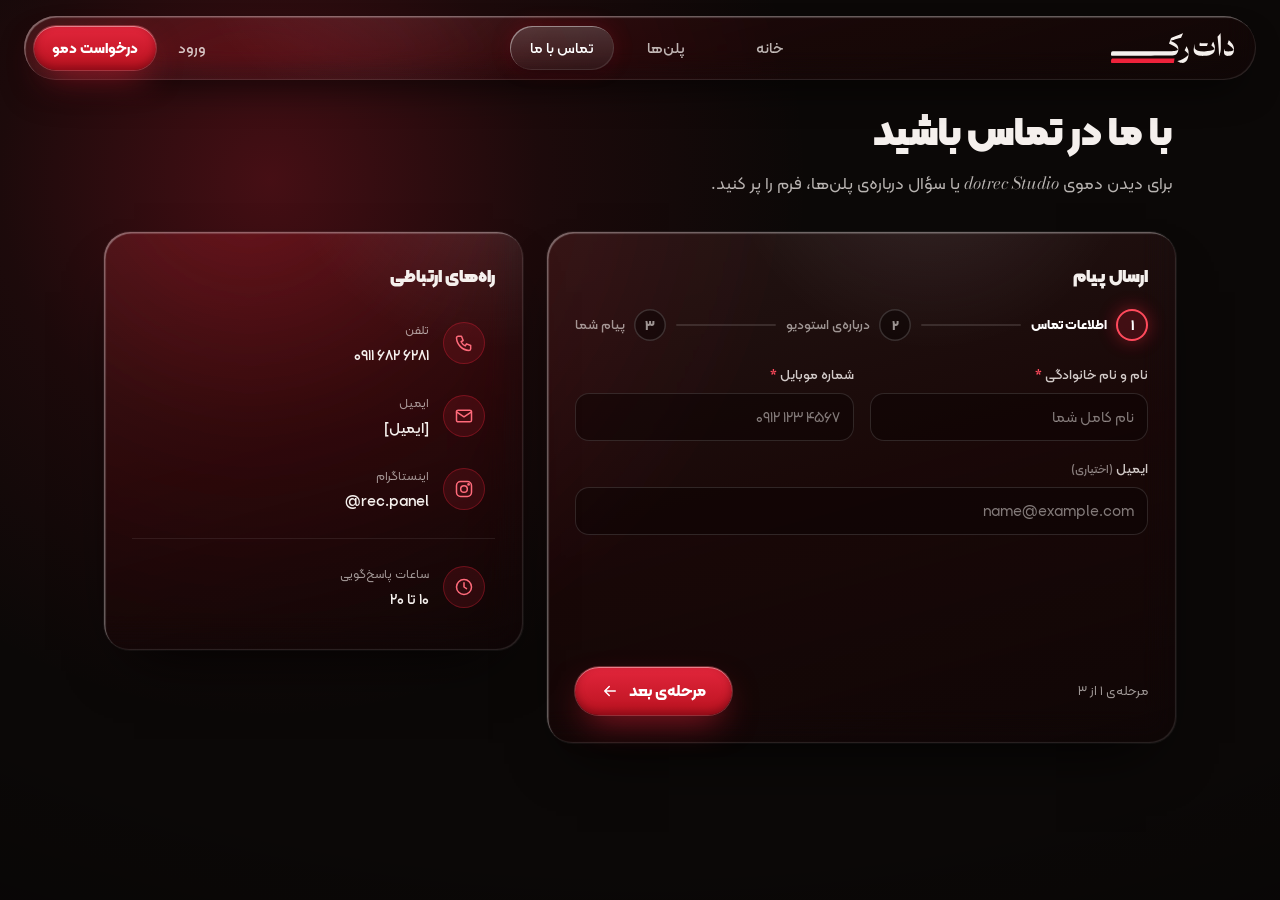
==== commit 97d518db: "Contact: response hours 10 to 20" ====
--- a/contact.html
+++ b/contact.html
@@ -144,7 +144,7 @@
 </ul>
 <span class="i-sep" aria-hidden="true"></span>
 <ul class="i-list">
-<li><div class="i-row"><span class="i-ic"><svg width="20" height="20" viewBox="0 0 24 24" fill="none" stroke="currentColor" stroke-width="1.8" stroke-linecap="round" stroke-linejoin="round" aria-hidden="true"><circle cx="12" cy="12" r="9"></circle><path d="M12 7v5l3 2"></path></svg></span><span class="i-txt"><span class="i-lbl">ساعات پاسخ‌گویی</span><span class="i-val">[ساعات پاسخ‌گویی]</span></span></div></li>
+<li><div class="i-row"><span class="i-ic"><svg width="20" height="20" viewBox="0 0 24 24" fill="none" stroke="currentColor" stroke-width="1.8" stroke-linecap="round" stroke-linejoin="round" aria-hidden="true"><circle cx="12" cy="12" r="9"></circle><path d="M12 7v5l3 2"></path></svg></span><span class="i-txt"><span class="i-lbl">ساعات پاسخ‌گویی</span><span class="i-val">۱۰ تا ۲۰</span></span></div></li>
 </ul>
 </div>
 </aside>
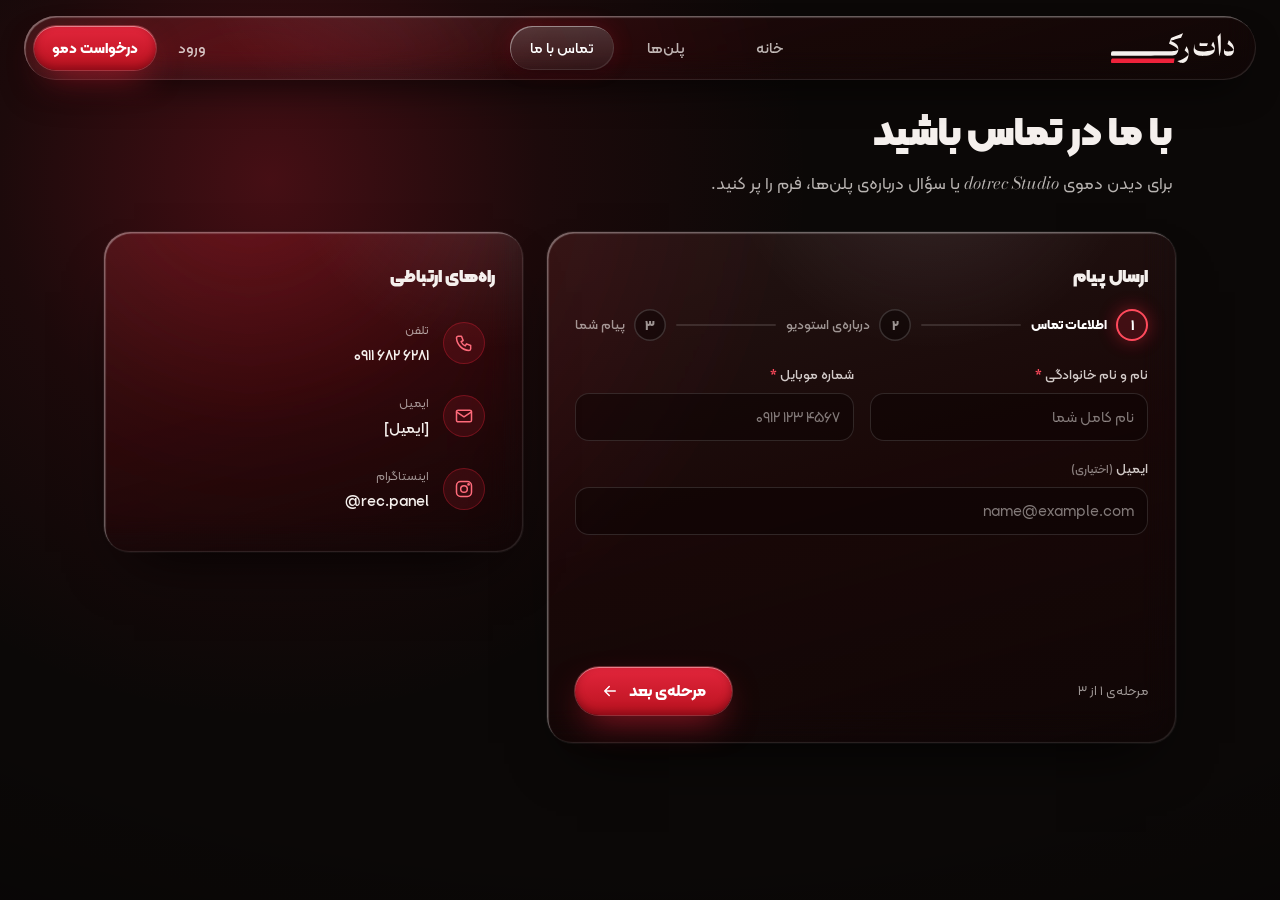
==== commit 2fe7a917: "Contact: drop response hours" ====
--- a/contact.html
+++ b/contact.html
@@ -142,10 +142,6 @@
 <li><a class="i-row" href="#email"><span class="i-ic"><svg width="20" height="20" viewBox="0 0 24 24" fill="none" stroke="currentColor" stroke-width="1.8" stroke-linecap="round" stroke-linejoin="round" aria-hidden="true"><rect x="3" y="5" width="18" height="14" rx="2"></rect><path d="M3 7l9 6 9-6"></path></svg></span><span class="i-txt"><span class="i-lbl">ایمیل</span><span class="i-val">[ایمیل]</span></span></a></li>
 <li><a class="i-row" href="https://www.instagram.com/rec.panel/" target="_blank" rel="noopener"><span class="i-ic"><svg width="20" height="20" viewBox="0 0 24 24" fill="none" stroke="currentColor" stroke-width="1.8" stroke-linecap="round" stroke-linejoin="round" aria-hidden="true"><rect x="3" y="3" width="18" height="18" rx="5"></rect><circle cx="12" cy="12" r="4"></circle><circle cx="17.5" cy="6.5" r=".8" fill="currentColor"></circle></svg></span><span class="i-txt"><span class="i-lbl">اینستاگرام</span><span class="i-val"><bdi dir="ltr">@rec.panel</bdi></span></span></a></li>
 </ul>
-<span class="i-sep" aria-hidden="true"></span>
-<ul class="i-list">
-<li><div class="i-row"><span class="i-ic"><svg width="20" height="20" viewBox="0 0 24 24" fill="none" stroke="currentColor" stroke-width="1.8" stroke-linecap="round" stroke-linejoin="round" aria-hidden="true"><circle cx="12" cy="12" r="9"></circle><path d="M12 7v5l3 2"></path></svg></span><span class="i-txt"><span class="i-lbl">ساعات پاسخ‌گویی</span><span class="i-val">۱۰ تا ۲۰</span></span></div></li>
-</ul>
 </div>
 </aside>
 </div>
